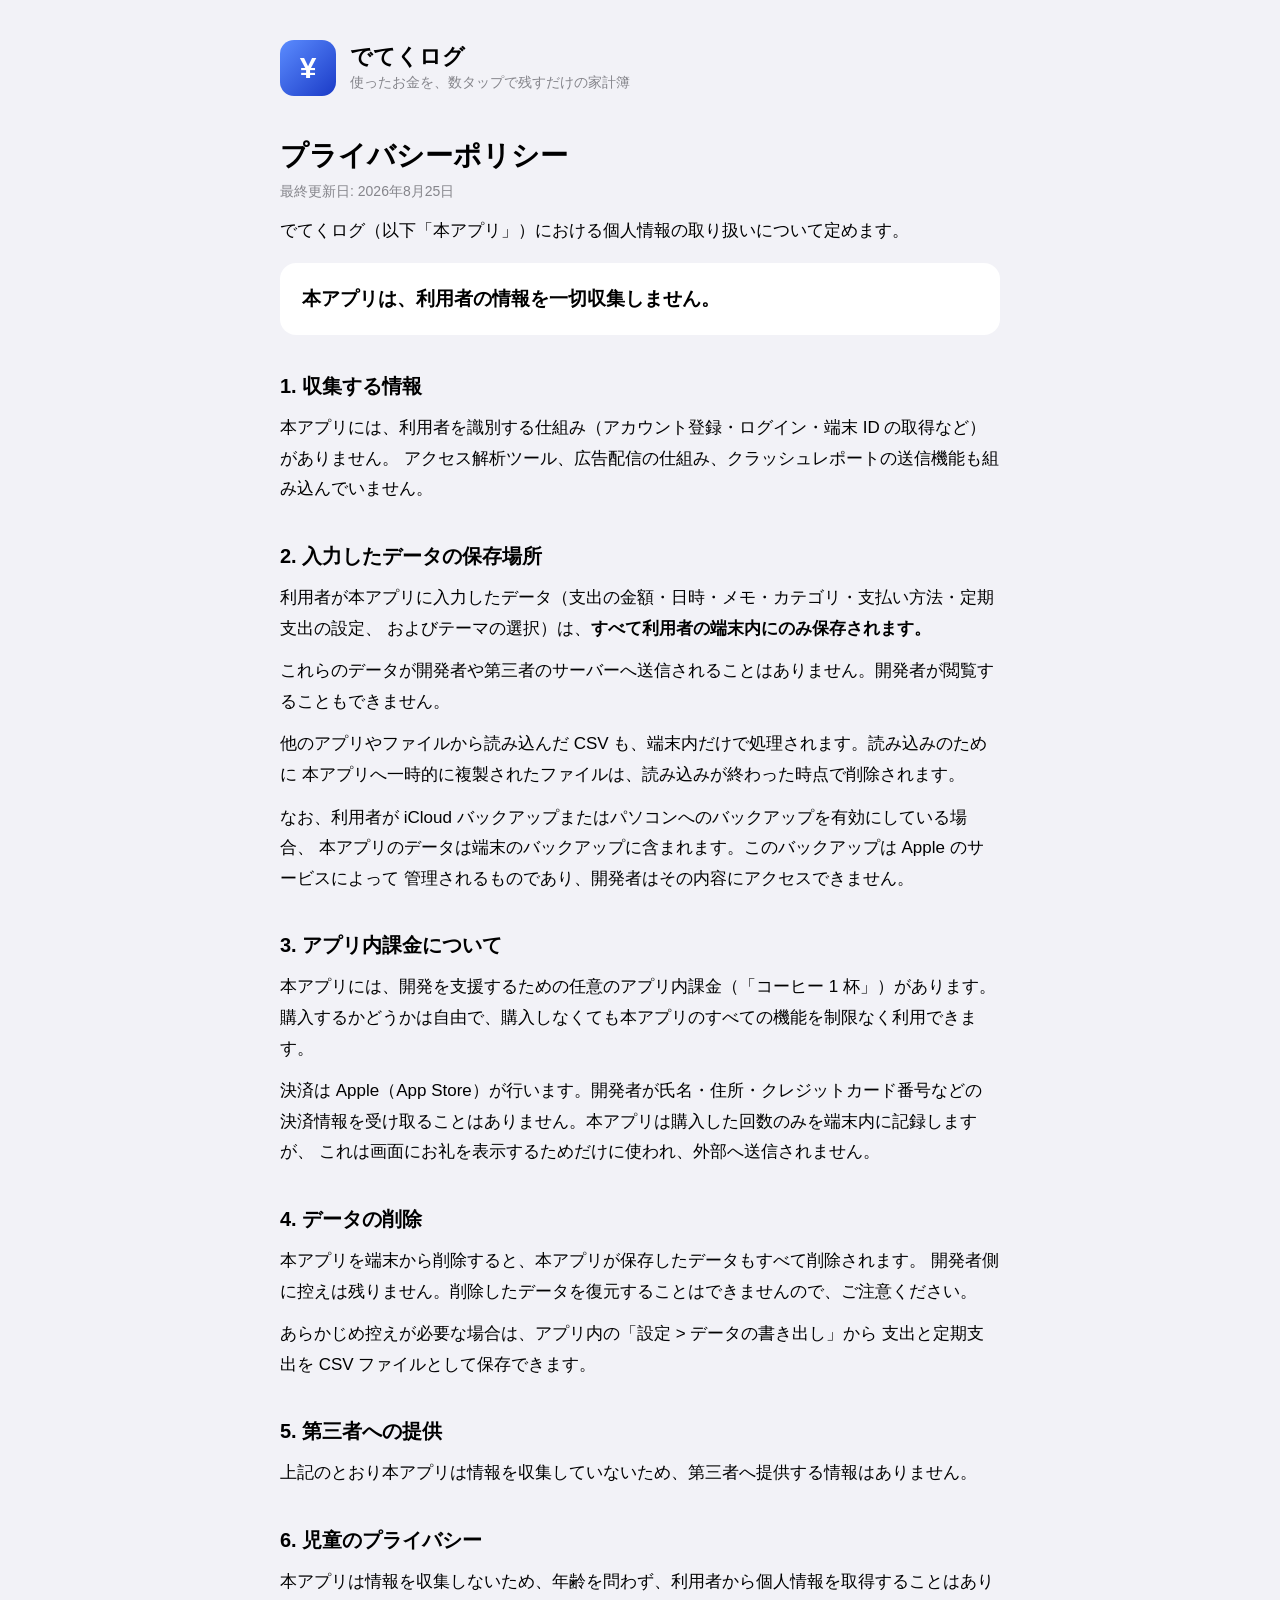
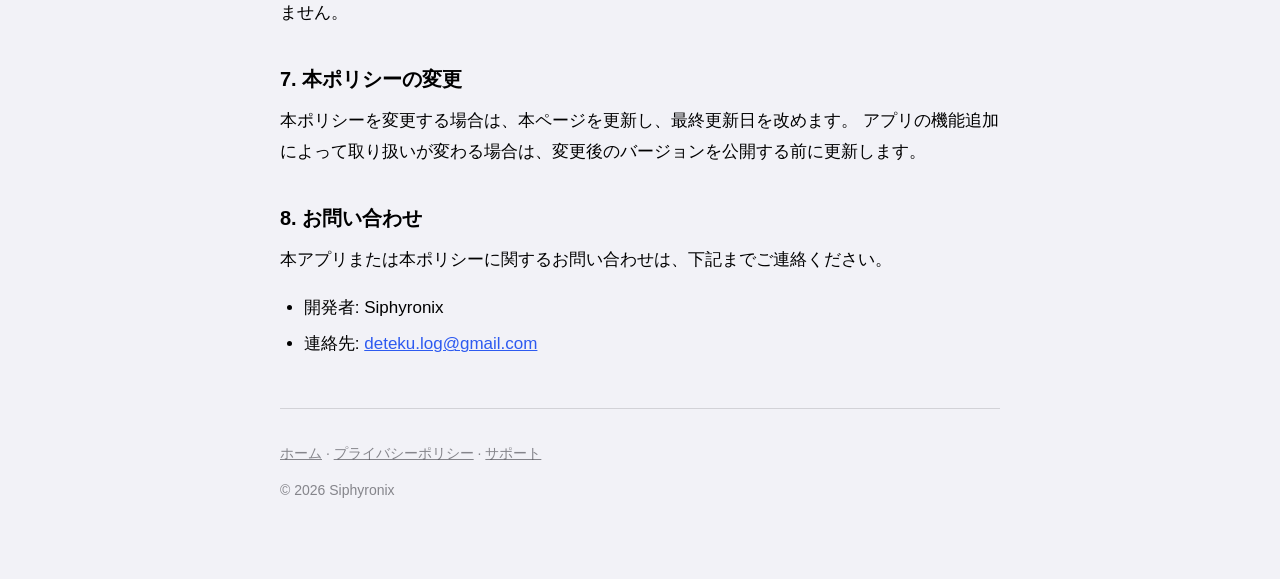
==== privacy/index.html @ 40e34931 "サポートサイトを作った App Store Connect の「プライバシーポリシーURL」と「サポートURL」は どちらも http(s) の URL しか受け付けず、mailto: は入らない。 " ====
<!DOCTYPE html>
<html lang="ja">
<head>
  <meta charset="utf-8">
  <meta name="viewport" content="width=device-width, initial-scale=1">
  <title>プライバシーポリシー | でてくログ</title>
  <meta name="description" content="でてくログのプライバシーポリシー。利用者の情報は一切収集していません。">
  <link rel="stylesheet" href="../assets/style.css">
</head>
<body>
  <div class="wrap">
    <header>
      <a class="app" href="../">
        <div class="mark">¥</div>
        <div>
          <div class="name">でてくログ</div>
          <div class="tagline">使ったお金を、数タップで残すだけの家計簿</div>
        </div>
      </a>
    </header>

    <h1>プライバシーポリシー</h1>
    <p class="updated">最終更新日: 2026年8月25日</p>
    <p>でてくログ（以下「本アプリ」）における個人情報の取り扱いについて定めます。</p>

    <div class="card">
      <p class="lede">本アプリは、利用者の情報を一切収集しません。</p>
    </div>

    <h2>1. 収集する情報</h2>
    <p>
      本アプリには、利用者を識別する仕組み（アカウント登録・ログイン・端末 ID の取得など）がありません。
      アクセス解析ツール、広告配信の仕組み、クラッシュレポートの送信機能も組み込んでいません。
    </p>

    <h2>2. 入力したデータの保存場所</h2>
    <p>
      利用者が本アプリに入力したデータ（支出の金額・日時・メモ・カテゴリ・支払い方法・定期支出の設定、
      およびテーマの選択）は、<strong>すべて利用者の端末内にのみ保存されます。</strong>
    </p>
    <p>
      これらのデータが開発者や第三者のサーバーへ送信されることはありません。開発者が閲覧することもできません。
    </p>
    <p>
      他のアプリやファイルから読み込んだ CSV も、端末内だけで処理されます。読み込みのために
      本アプリへ一時的に複製されたファイルは、読み込みが終わった時点で削除されます。
    </p>
    <p>
      なお、利用者が iCloud バックアップまたはパソコンへのバックアップを有効にしている場合、
      本アプリのデータは端末のバックアップに含まれます。このバックアップは Apple のサービスによって
      管理されるものであり、開発者はその内容にアクセスできません。
    </p>

    <h2>3. アプリ内課金について</h2>
    <p>
      本アプリには、開発を支援するための任意のアプリ内課金（「コーヒー 1 杯」）があります。
      購入するかどうかは自由で、購入しなくても本アプリのすべての機能を制限なく利用できます。
    </p>
    <p>
      決済は Apple（App Store）が行います。開発者が氏名・住所・クレジットカード番号などの
      決済情報を受け取ることはありません。本アプリは購入した回数のみを端末内に記録しますが、
      これは画面にお礼を表示するためだけに使われ、外部へ送信されません。
    </p>

    <h2>4. データの削除</h2>
    <p>
      本アプリを端末から削除すると、本アプリが保存したデータもすべて削除されます。
      開発者側に控えは残りません。削除したデータを復元することはできませんので、ご注意ください。
    </p>
    <p>
      あらかじめ控えが必要な場合は、アプリ内の「設定 &gt; データの書き出し」から
      支出と定期支出を CSV ファイルとして保存できます。
    </p>

    <h2>5. 第三者への提供</h2>
    <p>上記のとおり本アプリは情報を収集していないため、第三者へ提供する情報はありません。</p>

    <h2>6. 児童のプライバシー</h2>
    <p>本アプリは情報を収集しないため、年齢を問わず、利用者から個人情報を取得することはありません。</p>

    <h2>7. 本ポリシーの変更</h2>
    <p>
      本ポリシーを変更する場合は、本ページを更新し、最終更新日を改めます。
      アプリの機能追加によって取り扱いが変わる場合は、変更後のバージョンを公開する前に更新します。
    </p>

    <h2>8. お問い合わせ</h2>
    <p>本アプリまたは本ポリシーに関するお問い合わせは、下記までご連絡ください。</p>
    <ul>
      <li>開発者: Siphyronix</li>
      <li>連絡先: <a href="mailto:deteku.log@gmail.com">deteku.log@gmail.com</a></li>
    </ul>

    <footer>
      <p>
        <a href="../">ホーム</a> ·
        <a href="./">プライバシーポリシー</a> ·
        <a href="../support/">サポート</a>
      </p>
      <p>© 2026 Siphyronix</p>
    </footer>
  </div>
</body>
</html>
---- assets/style.css ----
/* 支出管理アプリのサポートサイト。
   アプリ側の見た目（ブランド色・角丸・グループ背景）に合わせてある。
   JavaScript は使わない。審査で開かれるページなので、素の HTML と CSS だけで完結させる。 */

:root {
  --brand: #2D5AF0;
  --bg: #F2F2F7;
  --card: #FFFFFF;
  --text: #000000;
  --secondary: rgba(60, 60, 67, 0.6);
  --separator: rgba(60, 60, 67, 0.18);
  --card-radius: 16px;
  --row-radius: 12px;
}

@media (prefers-color-scheme: dark) {
  :root {
    --brand: #5B8CFF;
    --bg: #000000;
    --card: #1C1C1E;
    --text: #FFFFFF;
    --secondary: rgba(235, 235, 245, 0.6);
    --separator: rgba(235, 235, 245, 0.2);
  }
}

* { box-sizing: border-box; }

body {
  margin: 0;
  padding: 0 20px 64px;
  background: var(--bg);
  color: var(--text);
  font-family: -apple-system, BlinkMacSystemFont, "Hiragino Sans",
               "Hiragino Kaku Gothic ProN", "Yu Gothic", Meiryo, sans-serif;
  font-size: 17px;
  line-height: 1.8;
  -webkit-text-size-adjust: 100%;
}

.wrap { max-width: 720px; margin: 0 auto; }

/* ヘッダー */

header { padding: 40px 0 8px; }

header .app {
  display: flex;
  align-items: center;
  gap: 14px;
  text-decoration: none;
  color: inherit;
}

header .mark {
  width: 56px;
  height: 56px;
  flex: 0 0 auto;
  border-radius: 14px;
  background: linear-gradient(135deg, #5B8CFF, #1B3BC7);
  color: #fff;
  font-size: 30px;
  font-weight: 700;
  display: flex;
  align-items: center;
  justify-content: center;
}

header .name { font-size: 22px; font-weight: 700; line-height: 1.3; }
header .tagline { font-size: 14px; color: var(--secondary); line-height: 1.5; }

/* 本文 */

h1 { font-size: 28px; font-weight: 700; margin: 32px 0 4px; line-height: 1.4; }
h2 { font-size: 20px; font-weight: 700; margin: 36px 0 8px; line-height: 1.5; }
h3 { font-size: 17px; font-weight: 600; margin: 24px 0 4px; }

.updated { font-size: 14px; color: var(--secondary); margin: 0 0 8px; }

p { margin: 12px 0; }
ul { padding-left: 1.4em; }
li { margin: 6px 0; }

a { color: var(--brand); }

strong { font-weight: 700; }

/* カード */

.card {
  background: var(--card);
  border-radius: var(--card-radius);
  padding: 20px 22px;
  margin: 16px 0;
}

.card > :first-child { margin-top: 0; }
.card > :last-child { margin-bottom: 0; }

/* 大きく見せたい一文 */

.lede { font-size: 19px; font-weight: 600; line-height: 1.7; }

/* 連絡先 */

.contact {
  display: inline-block;
  background: var(--brand);
  color: #fff;
  text-decoration: none;
  font-weight: 600;
  padding: 14px 24px;
  border-radius: var(--row-radius);
  margin: 8px 0;
}

/* 目次・ナビ */

nav.links { display: flex; flex-wrap: wrap; gap: 10px; margin: 20px 0 0; }

nav.links a {
  background: var(--card);
  color: var(--text);
  text-decoration: none;
  font-size: 15px;
  font-weight: 600;
  padding: 10px 18px;
  border-radius: 999px;
}

/* FAQ */

.faq { border-top: 1px solid var(--separator); padding-top: 18px; margin-top: 18px; }
.faq:first-of-type { border-top: 0; padding-top: 0; margin-top: 0; }
.faq h3 { margin-top: 0; }
.faq p { margin: 6px 0 0; }

footer {
  margin-top: 48px;
  padding-top: 20px;
  border-top: 1px solid var(--separator);
  font-size: 14px;
  color: var(--secondary);
}

footer a { color: var(--secondary); }
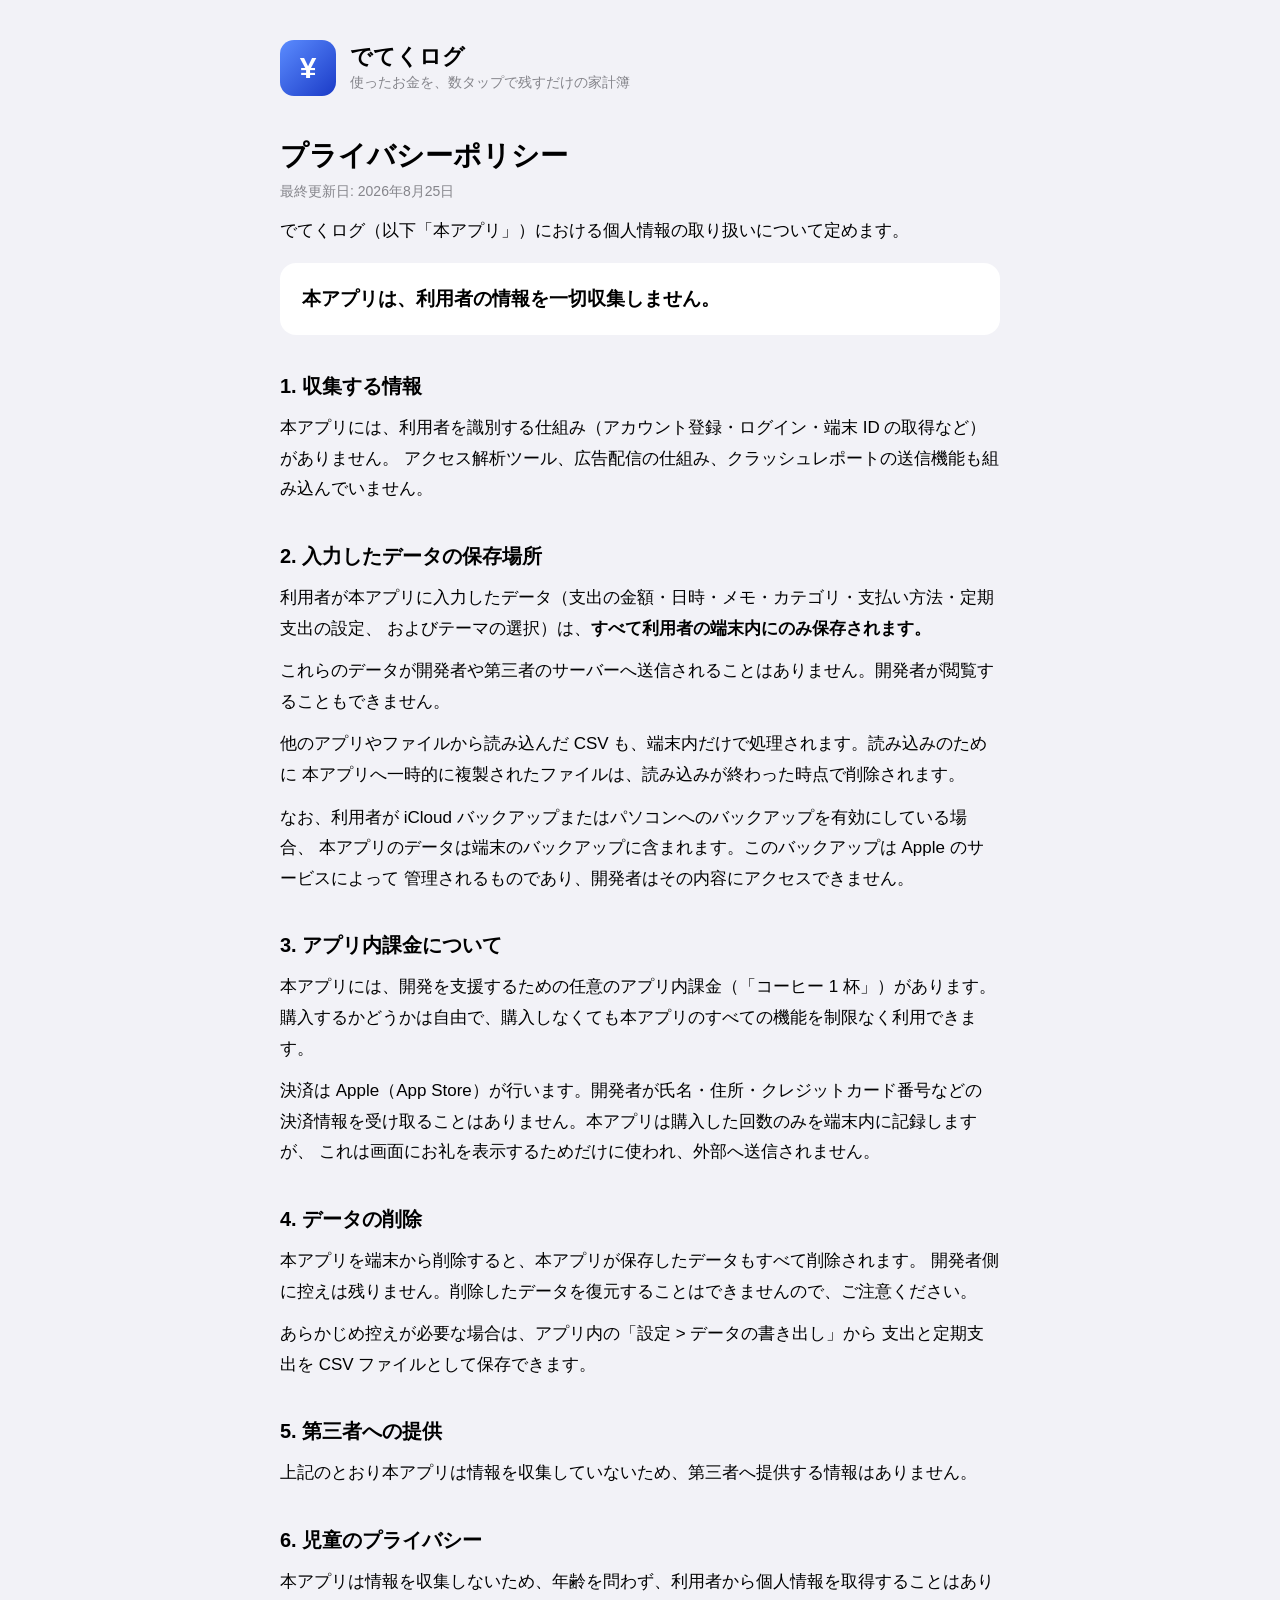
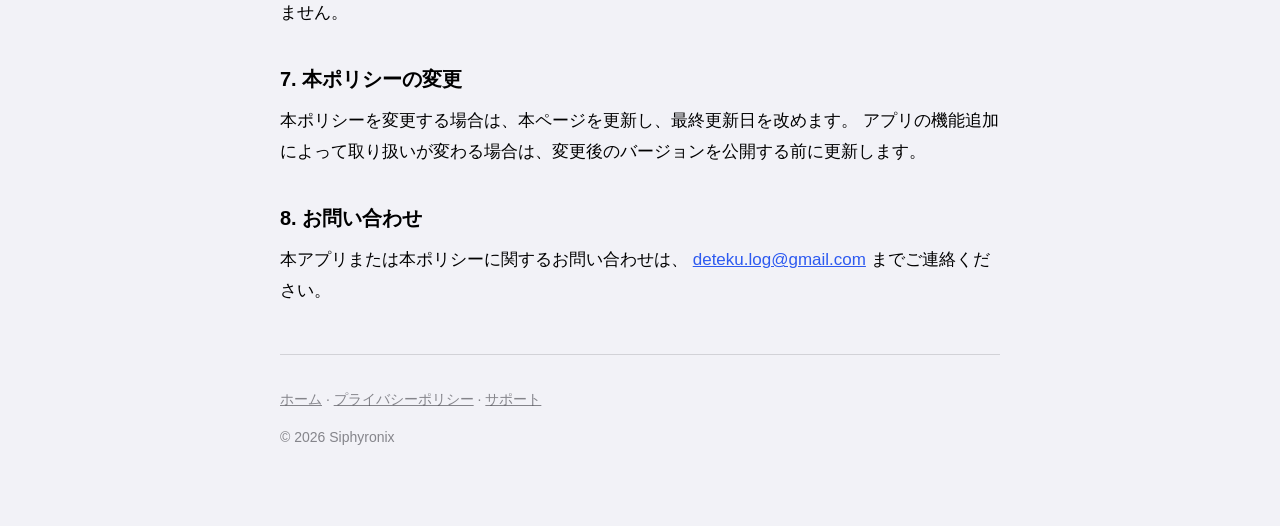
==== commit 6b1a927b: "ポリシーの連絡先から開発者名の行を外した 「開発者: Siphyronix」という行が事業者表記のように読めて、App Store の 販売者名（個人アカウントでは登記名）と食い違って見える元になって" ====
--- a/privacy/index.html
+++ b/privacy/index.html
@@ -85,11 +85,10 @@
     </p>
 
     <h2>8. お問い合わせ</h2>
-    <p>本アプリまたは本ポリシーに関するお問い合わせは、下記までご連絡ください。</p>
-    <ul>
-      <li>開発者: Siphyronix</li>
-      <li>連絡先: <a href="mailto:deteku.log@gmail.com">deteku.log@gmail.com</a></li>
-    </ul>
+    <p>
+      本アプリまたは本ポリシーに関するお問い合わせは、
+      <a href="mailto:deteku.log@gmail.com">deteku.log@gmail.com</a> までご連絡ください。
+    </p>
 
     <footer>
       <p>
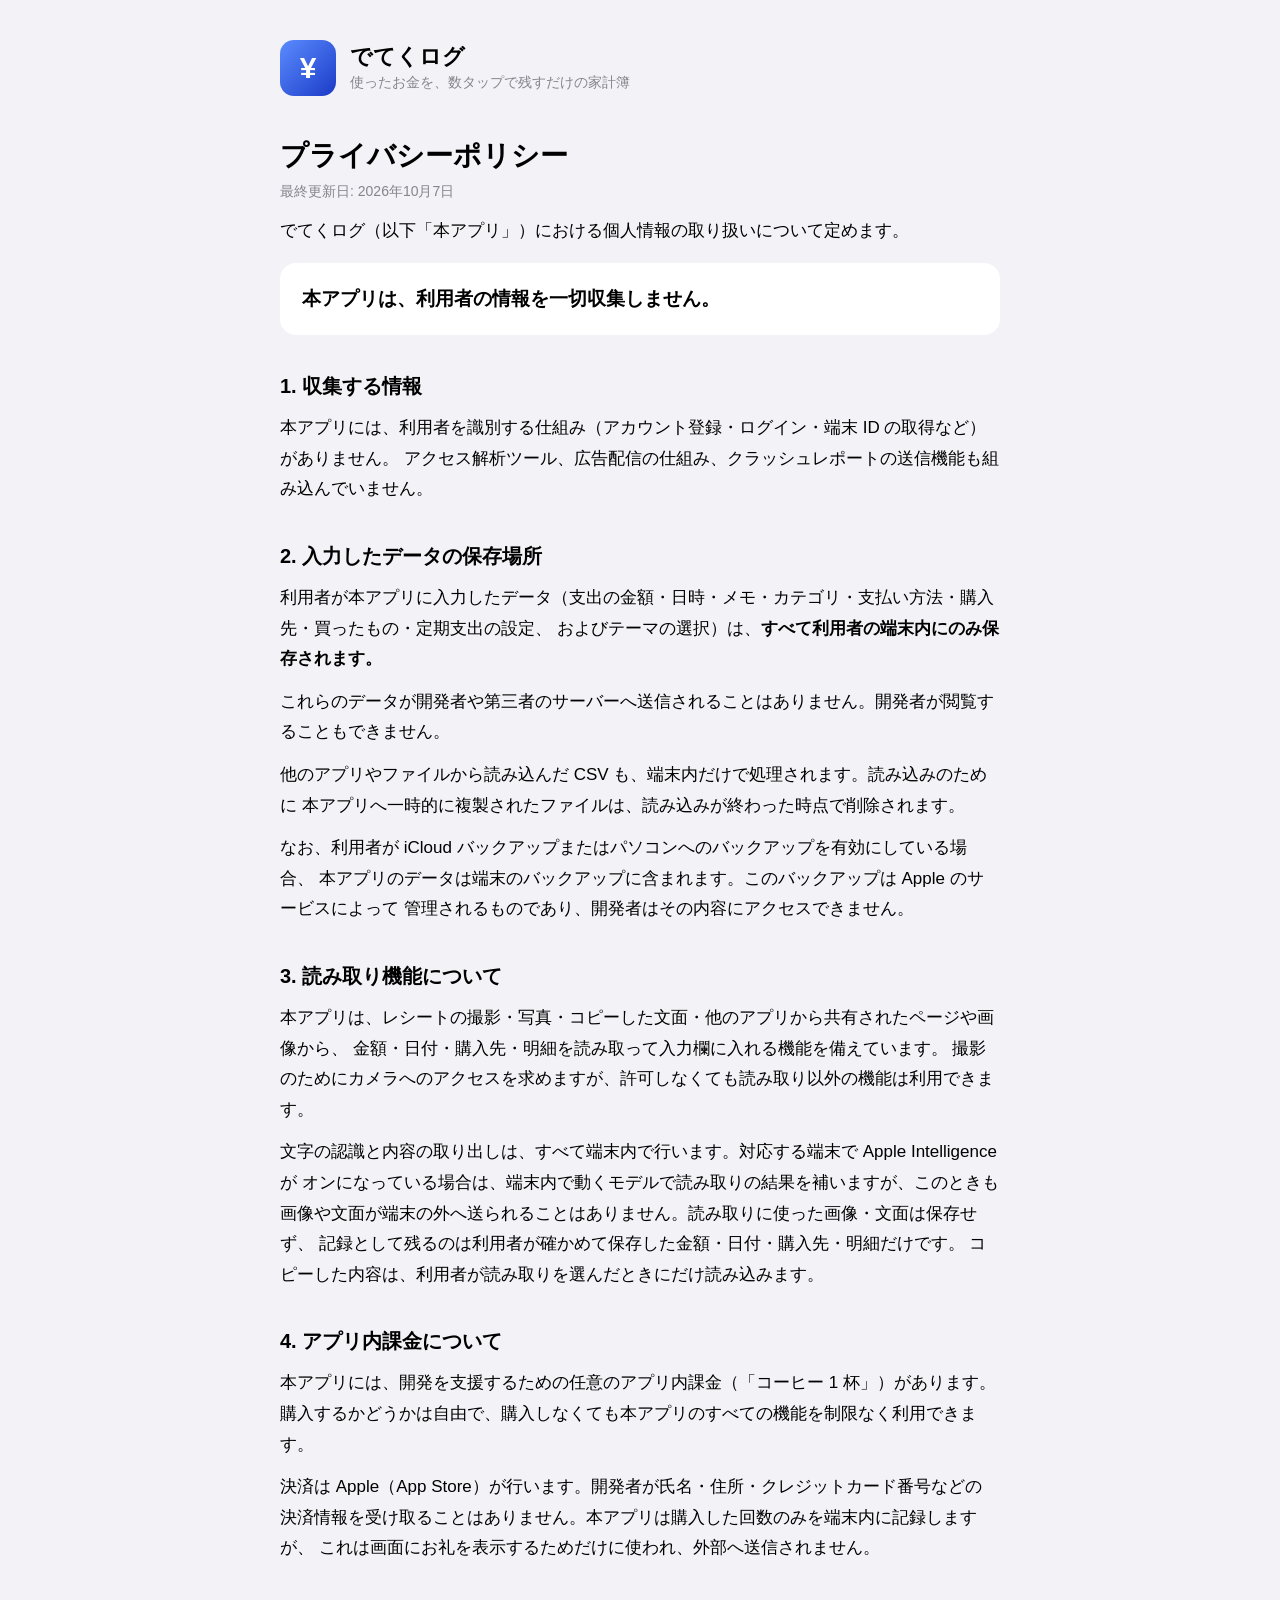
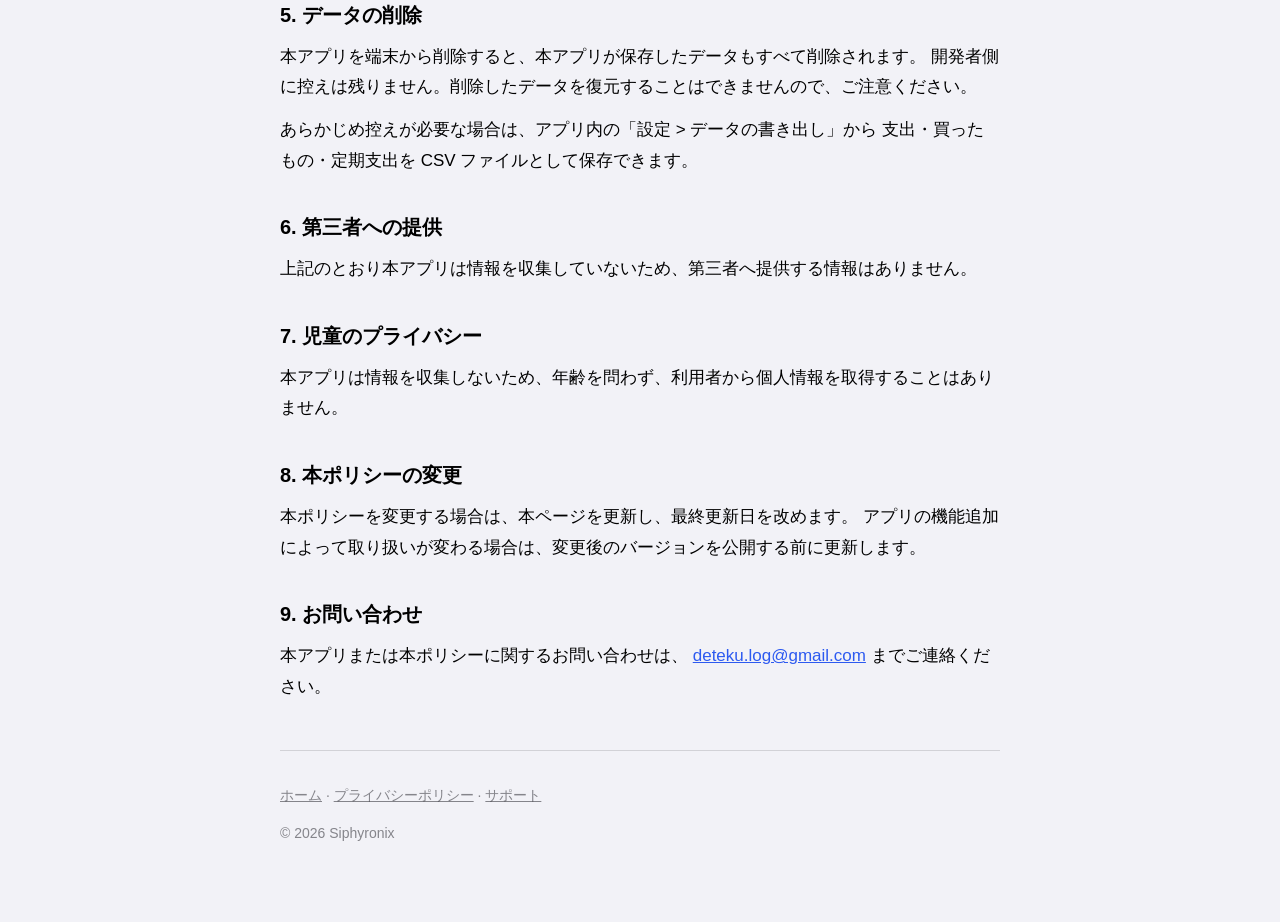
==== commit 6aa3145e: "プライバシーポリシーに読み取り機能の節を足した - カメラ・写真・コピーした内容・共有されたページを端末内だけで読み、画像や文面を保存しないこと - Apple Intelligence も端末内のモ" ====
--- a/privacy/index.html
+++ b/privacy/index.html
@@ -20,7 +20,7 @@
     </header>
 
     <h1>プライバシーポリシー</h1>
-    <p class="updated">最終更新日: 2026年8月25日</p>
+    <p class="updated">最終更新日: 2026年10月7日</p>
     <p>でてくログ（以下「本アプリ」）における個人情報の取り扱いについて定めます。</p>
 
     <div class="card">
@@ -35,7 +35,7 @@
 
     <h2>2. 入力したデータの保存場所</h2>
     <p>
-      利用者が本アプリに入力したデータ（支出の金額・日時・メモ・カテゴリ・支払い方法・定期支出の設定、
+      利用者が本アプリに入力したデータ（支出の金額・日時・メモ・カテゴリ・支払い方法・購入先・買ったもの・定期支出の設定、
       およびテーマの選択）は、<strong>すべて利用者の端末内にのみ保存されます。</strong>
     </p>
     <p>
@@ -51,7 +51,21 @@
       管理されるものであり、開発者はその内容にアクセスできません。
     </p>
 
-    <h2>3. アプリ内課金について</h2>
+    <h2>3. 読み取り機能について</h2>
+    <p>
+      本アプリは、レシートの撮影・写真・コピーした文面・他のアプリから共有されたページや画像から、
+      金額・日付・購入先・明細を読み取って入力欄に入れる機能を備えています。
+      撮影のためにカメラへのアクセスを求めますが、許可しなくても読み取り以外の機能は利用できます。
+    </p>
+    <p>
+      文字の認識と内容の取り出しは、すべて端末内で行います。対応する端末で Apple Intelligence が
+      オンになっている場合は、端末内で動くモデルで読み取りの結果を補いますが、このときも
+      画像や文面が端末の外へ送られることはありません。読み取りに使った画像・文面は保存せず、
+      記録として残るのは利用者が確かめて保存した金額・日付・購入先・明細だけです。
+      コピーした内容は、利用者が読み取りを選んだときにだけ読み込みます。
+    </p>
+
+    <h2>4. アプリ内課金について</h2>
     <p>
       本アプリには、開発を支援するための任意のアプリ内課金（「コーヒー 1 杯」）があります。
       購入するかどうかは自由で、購入しなくても本アプリのすべての機能を制限なく利用できます。
@@ -62,29 +76,29 @@
       これは画面にお礼を表示するためだけに使われ、外部へ送信されません。
     </p>
 
-    <h2>4. データの削除</h2>
+    <h2>5. データの削除</h2>
     <p>
       本アプリを端末から削除すると、本アプリが保存したデータもすべて削除されます。
       開発者側に控えは残りません。削除したデータを復元することはできませんので、ご注意ください。
     </p>
     <p>
       あらかじめ控えが必要な場合は、アプリ内の「設定 &gt; データの書き出し」から
-      支出と定期支出を CSV ファイルとして保存できます。
+      支出・買ったもの・定期支出を CSV ファイルとして保存できます。
     </p>
 
-    <h2>5. 第三者への提供</h2>
+    <h2>6. 第三者への提供</h2>
     <p>上記のとおり本アプリは情報を収集していないため、第三者へ提供する情報はありません。</p>
 
-    <h2>6. 児童のプライバシー</h2>
+    <h2>7. 児童のプライバシー</h2>
     <p>本アプリは情報を収集しないため、年齢を問わず、利用者から個人情報を取得することはありません。</p>
 
-    <h2>7. 本ポリシーの変更</h2>
+    <h2>8. 本ポリシーの変更</h2>
     <p>
       本ポリシーを変更する場合は、本ページを更新し、最終更新日を改めます。
       アプリの機能追加によって取り扱いが変わる場合は、変更後のバージョンを公開する前に更新します。
     </p>
 
-    <h2>8. お問い合わせ</h2>
+    <h2>9. お問い合わせ</h2>
     <p>
       本アプリまたは本ポリシーに関するお問い合わせは、
       <a href="mailto:deteku.log@gmail.com">deteku.log@gmail.com</a> までご連絡ください。
